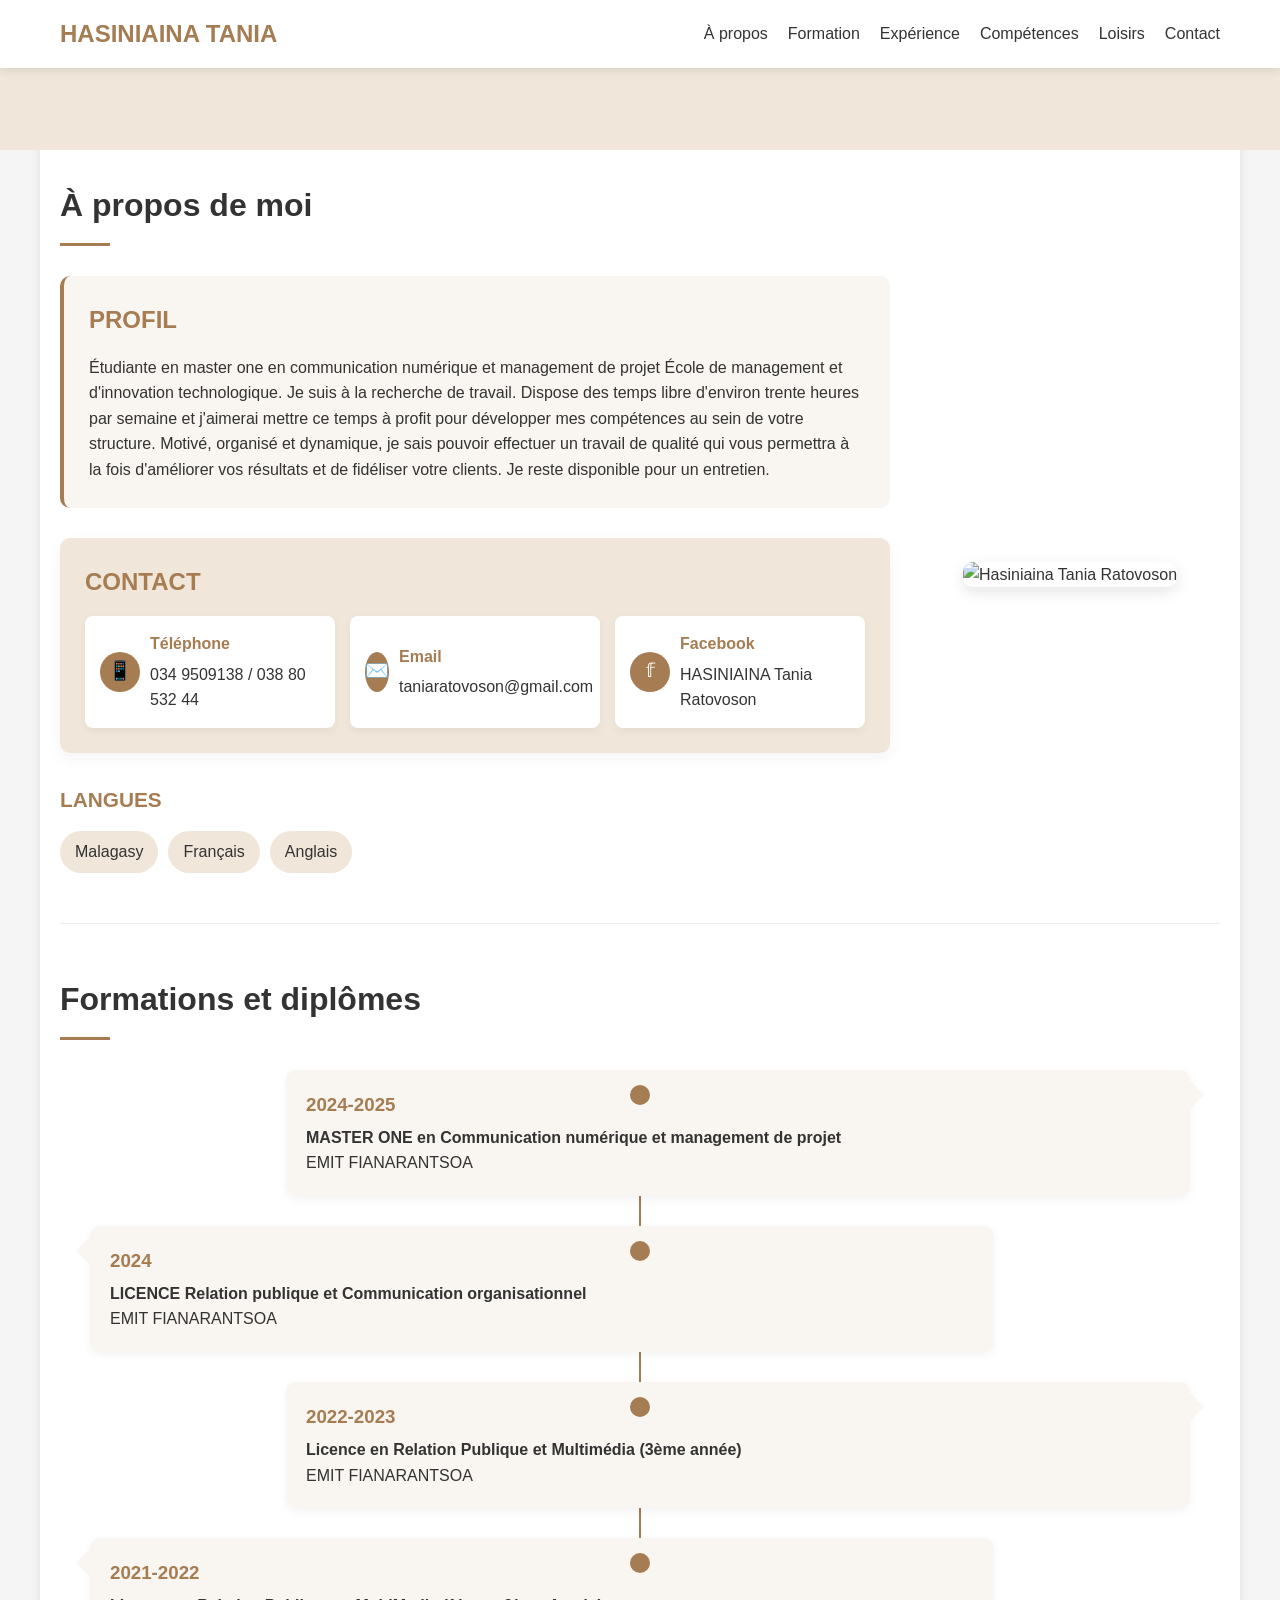
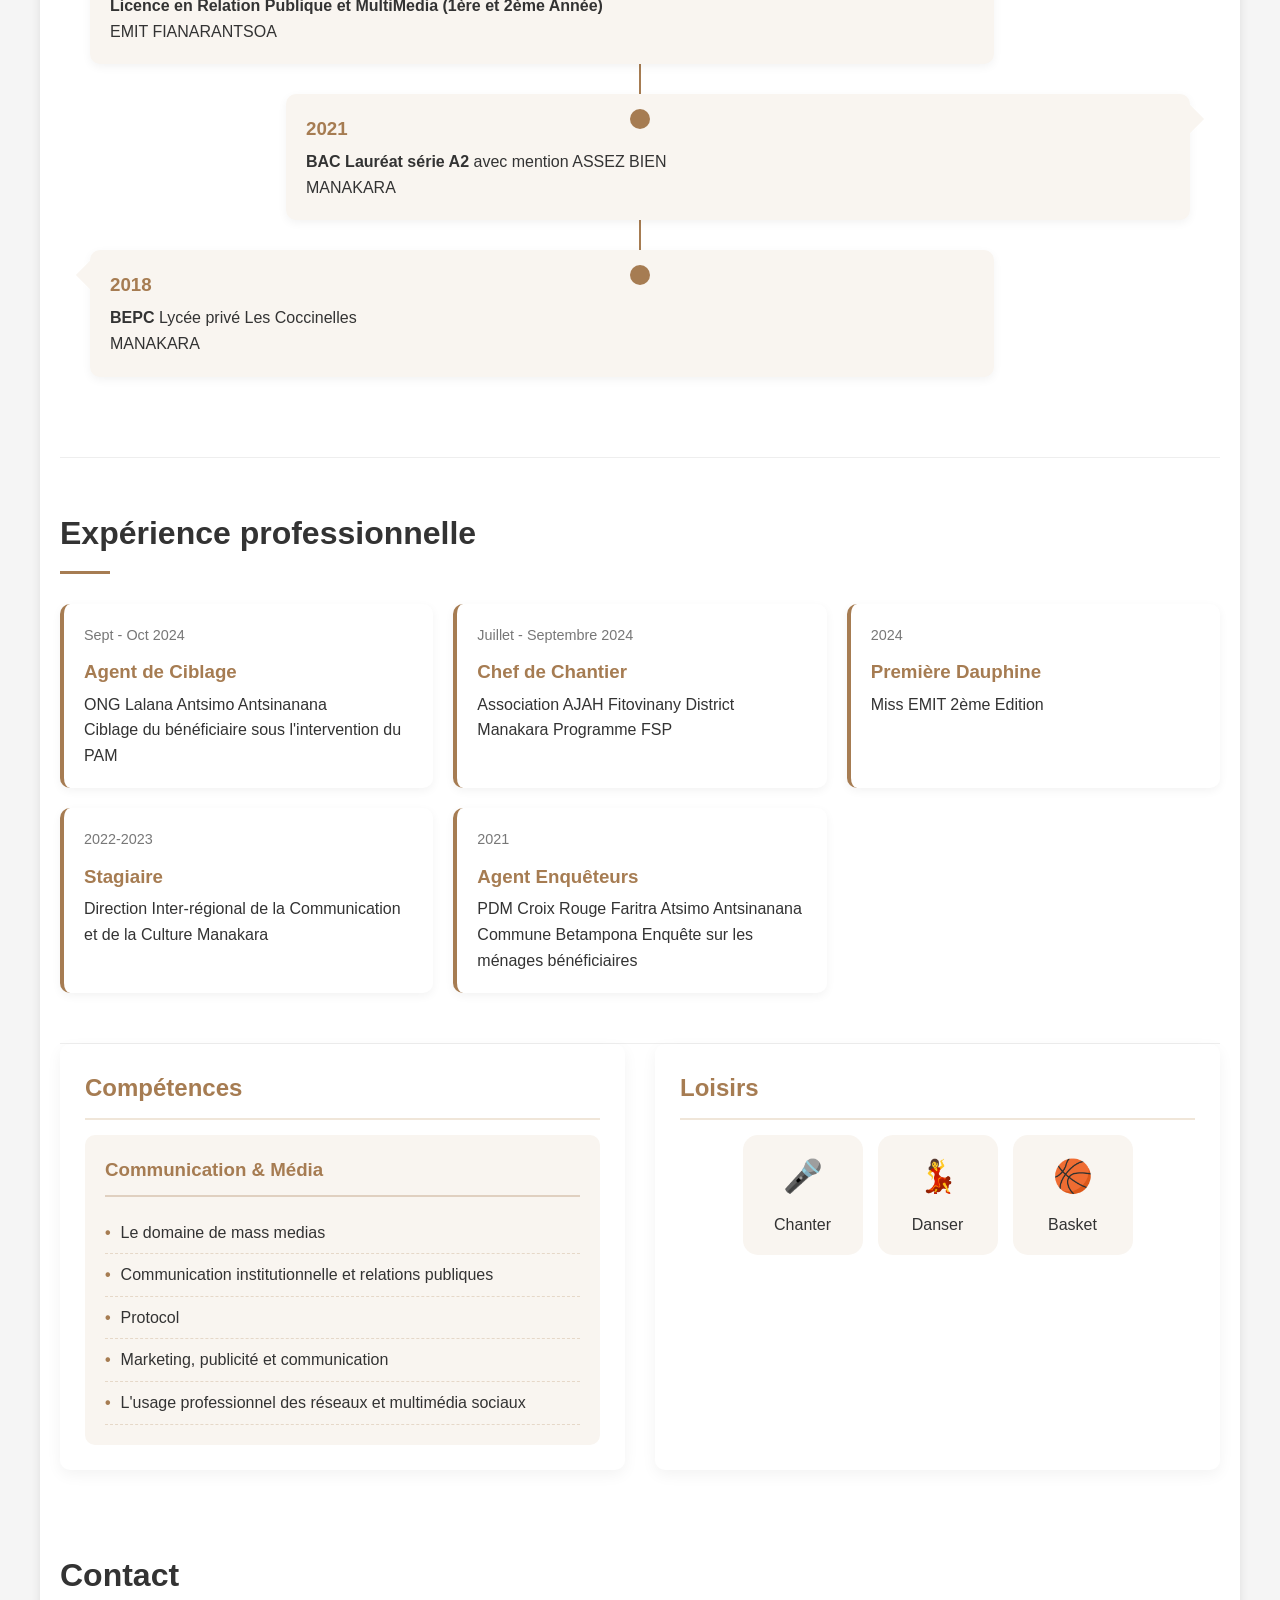
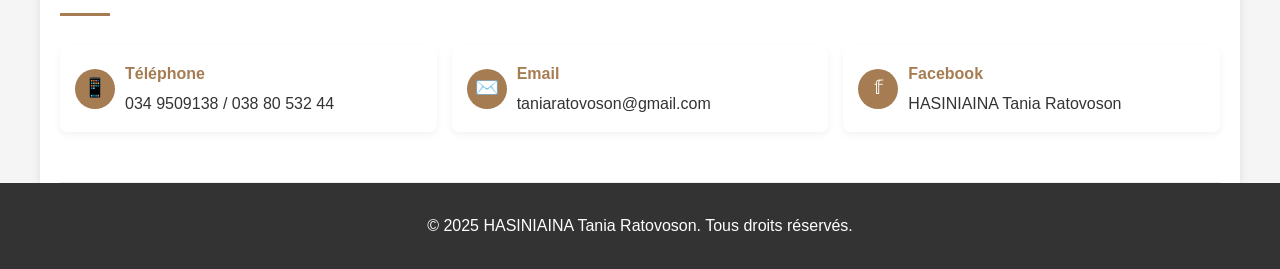
==== index.html @ 3554dc78 "Add files via upload" ====
<!DOCTYPE html>
<html lang="fr">
  <head>
    <meta charset="UTF-8" />
    <meta name="viewport" content="width=device-width, initial-scale=1.0" />
    <title>Hasiniaina Tania</title>
    <link rel="stylesheet" href="styles.css" />
  </head>
  <body>
    <!-- Navigation -->
    <nav id="navbar">
      <div class="container nav-container">
        <div class="nav-logo">HASINIAINA TANIA</div>
        <button class="mobile-menu-btn" id="mobileMenuBtn">☰</button>
        <ul class="nav-menu" id="navMenu">
          <li><a href="#about">À propos</a></li>
          <li><a href="#formation">Formation</a></li>
          <li><a href="#experience">Expérience</a></li>
          <li><a href="#competences">Compétences</a></li>
          <li><a href="#loisirs">Loisirs</a></li>
          <li><a href="#contact">Contact</a></li>
        </ul>
      </div>
    </nav>

    <!-- Header -->
    <header>
      <div class="container">
        <div class="logo">*</div>
      </div>
    </header>

    <!-- Main Content -->
    <div class="container main-content">
      <!-- About Section -->
      <section id="about" class="section fade-in">
        <h2 class="section-title">À propos de moi</h2>
        <div class="about">
          <div class="about-content">
            <div class="profile-section">
              <h3 class="profile-title">PROFIL</h3>
              <p>
                Étudiante en master one en communication numérique et management
                de projet École de management et d'innovation technologique. Je
                suis à la recherche de travail. Dispose des temps libre
                d'environ trente heures par semaine et j'aimerai mettre ce temps
                à profit pour développer mes compétences au sein de votre
                structure. Motivé, organisé et dynamique, je sais pouvoir
                effectuer un travail de qualité qui vous permettra à la fois
                d'améliorer vos résultats et de fidéliser votre clients. Je
                reste disponible pour un entretien.
              </p>
            </div>

            <!-- Contact info instead of languages -->
            <div class="contact-card">
              <h3 class="profile-title">CONTACT</h3>
              <div class="contact-info">
                <div class="contact-item">
                  <div class="contact-icon">📱</div>
                  <div class="contact-text">
                    <h4>Téléphone</h4>
                    <p>034 9509138 / 038 80 532 44</p>
                  </div>
                </div>
                <div class="contact-item">
                  <div class="contact-icon">✉️</div>
                  <div class="contact-text">
                    <h4>Email</h4>
                    <p>taniaratovoson@gmail.com</p>
                  </div>
                </div>
                <div class="contact-item">
                  <div class="contact-icon">𝕗</div>
                  <div class="contact-text">
                    <h4>Facebook</h4>
                    <p>HASINIAINA Tania Ratovoson</p>
                  </div>
                </div>
              </div>
            </div>

            <!-- Languages moved to bottom as simple tags -->
            <div class="language-section">
              <h3 class="language-title">LANGUES</h3>
              <div class="language-list">
                <span class="language-tag">Malagasy</span>
                <span class="language-tag">Français</span>
                <span class="language-tag">Anglais</span>
              </div>
            </div>
          </div>
          <div class="about-image">
            <img src="img/profil.jpeg" alt="Hasiniaina Tania Ratovoson" />
          </div>
        </div>
      </section>

      <!-- Formation Section with new timeline design -->
      <section id="formation" class="section fade-in">
        <h2 class="section-title">Formations et diplômes</h2>
        <div class="timeline-container">
          <div class="timeline-item">
            <div class="timeline-dot"></div>
            <div class="timeline-item-content slide-in-right">
              <h3>2024-2025</h3>
              <p>
                <strong
                  >MASTER ONE en Communication numérique et management de
                  projet</strong
                >
              </p>
              <p>EMIT FIANARANTSOA</p>
            </div>
          </div>
          <div class="timeline-item">
            <div class="timeline-dot"></div>
            <div class="timeline-item-content slide-in-left">
              <h3>2024</h3>
              <p>
                <strong
                  >LICENCE Relation publique et Communication
                  organisationnel</strong
                >
              </p>
              <p>EMIT FIANARANTSOA</p>
            </div>
          </div>
          <div class="timeline-item">
            <div class="timeline-dot"></div>
            <div class="timeline-item-content slide-in-right">
              <h3>2022-2023</h3>
              <p>
                <strong
                  >Licence en Relation Publique et Multimédia (3ème
                  année)</strong
                >
              </p>
              <p>EMIT FIANARANTSOA</p>
            </div>
          </div>
          <div class="timeline-item">
            <div class="timeline-dot"></div>
            <div class="timeline-item-content slide-in-left">
              <h3>2021-2022</h3>
              <p>
                <strong
                  >Licence en Relation Publique et MultiMedia (1ère et 2ème
                  Année)</strong
                >
              </p>
              <p>EMIT FIANARANTSOA</p>
            </div>
          </div>
          <div class="timeline-item">
            <div class="timeline-dot"></div>
            <div class="timeline-item-content slide-in-right">
              <h3>2021</h3>
              <p>
                <strong>BAC Lauréat série A2</strong> avec mention ASSEZ BIEN
              </p>
              <p>MANAKARA</p>
            </div>
          </div>
          <div class="timeline-item">
            <div class="timeline-dot"></div>
            <div class="timeline-item-content slide-in-left">
              <h3>2018</h3>
              <p><strong>BEPC</strong> Lycée privé Les Coccinelles</p>
              <p>MANAKARA</p>
            </div>
          </div>
        </div>
      </section>

      <!-- Experience Section -->
      <section id="experience" class="section fade-in">
        <h2 class="section-title">Expérience professionnelle</h2>

        <!-- Grid layout for experiences -->
        <div class="experience-grid">
          <div class="experience-item fade-in" style="animation-delay: 0.1s">
            <div class="experience-date">Sept - Oct 2024</div>
            <h3>Agent de Ciblage</h3>
            <p>ONG Lalana Antsimo Antsinanana</p>
            <p>Ciblage du bénéficiaire sous l'intervention du PAM</p>
          </div>

          <div class="experience-item fade-in" style="animation-delay: 0.2s">
            <div class="experience-date">Juillet - Septembre 2024</div>
            <h3>Chef de Chantier</h3>
            <p>Association AJAH Fitovinany District Manakara Programme FSP</p>
          </div>

          <div class="experience-item fade-in" style="animation-delay: 0.3s">
            <div class="experience-date">2024</div>
            <h3>Première Dauphine</h3>
            <p>Miss EMIT 2ème Edition</p>
          </div>

          <div class="experience-item fade-in" style="animation-delay: 0.4s">
            <div class="experience-date">2022-2023</div>
            <h3>Stagiaire</h3>
            <p>
              Direction Inter-régional de la Communication et de la Culture
              Manakara
            </p>
          </div>

          <div class="experience-item fade-in" style="animation-delay: 0.5s">
            <div class="experience-date">2021</div>
            <h3>Agent Enquêteurs</h3>
            <p>PDM Croix Rouge Faritra Atsimo Antsinanana</p>
            <p>Commune Betampona Enquête sur les ménages bénéficiaires</p>
          </div>
        </div>
      </section>

      <!-- Competences and Loisirs in a two-column layout -->
      <div class="card-layout">
        <!-- Competences Section -->
        <section id="competences" class="card fade-in">
          <h2 class="card-title">Compétences</h2>
          <div class="skill-category">
            <h3>Communication & Média</h3>
            <ul class="skill-list">
              <li>Le domaine de mass medias</li>
              <li>Communication institutionnelle et relations publiques</li>
              <li>Protocol</li>
              <li>Marketing, publicité et communication</li>
              <li>L'usage professionnel des réseaux et multimédia sociaux</li>
            </ul>
          </div>
        </section>

        <!-- Loisirs Section -->
        <section id="loisirs" class="card fade-in">
          <h2 class="card-title">Loisirs</h2>
          <div class="hobbies">
            <div class="hobby-item">
              <span class="hobby-icon">🎤</span>
              <span>Chanter</span>
            </div>
            <div class="hobby-item">
              <span class="hobby-icon">💃</span>
              <span>Danser</span>
            </div>
            <div class="hobby-item">
              <span class="hobby-icon">🏀</span>
              <span>Basket</span>
            </div>
          </div>
        </section>
      </div>

      <!-- Full Contact Section -->
      <section id="contact" class="section fade-in">
        <h2 class="section-title">Contact</h2>
        <div class="contact-info">
          <div class="contact-item">
            <div class="contact-icon">📱</div>
            <div class="contact-text">
              <h4>Téléphone</h4>
              <p>034 9509138 / 038 80 532 44</p>
            </div>
          </div>
          <div class="contact-item">
            <div class="contact-icon">✉️</div>
            <div class="contact-text">
              <h4>Email</h4>
              <p>taniaratovoson@gmail.com</p>
            </div>
          </div>
          <div class="contact-item">
            <div class="contact-icon">𝕗</div>
            <div class="contact-text">
              <h4>Facebook</h4>
              <p>HASINIAINA Tania Ratovoson</p>
            </div>
          </div>
        </div>
      </section>
    </div>

    <!-- Footer -->
    <footer>
      <div class="container">
        <p>&copy; 2025 HASINIAINA Tania Ratovoson. Tous droits réservés.</p>
      </div>
    </footer>
    <script src="script.js"></script>
  </body>
</html>
---- styles.css ----
* {
  margin: 0;
  padding: 0;
  box-sizing: border-box;
  font-family: "Segoe UI", Tahoma, Geneva, Verdana, sans-serif;
}

body {
  background-color: #f5f5f5;
  color: #333;
  line-height: 1.6;
}

.container {
  max-width: 1200px;
  margin: 0 auto;
  padding: 0 20px;
}

/* Header styles */
header {
  background-color: #f0e6d9;
  padding: 100px 0 50px;
  position: relative;
}

.logo {
  color: #a67c52;
  font-size: 2rem;
  margin-left: 20px;
  position: absolute;
  top: 20px;
  left: 0;
}

/* Main content styles */
.main-content {
  background-color: #fff;
  box-shadow: 0 0 10px rgba(0, 0, 0, 0.1);
  margin-top: -20px;
  border-radius: 10px 10px 0 0;
  overflow: hidden;
}

/* Section styles */
.section {
  padding: 50px 0;
  border-bottom: 1px solid #eee;
}

.section-title {
  font-size: 2rem;
  margin-bottom: 30px;
  color: #333;
  position: relative;
  padding-bottom: 15px;
}

.section-title:after {
  content: "";
  position: absolute;
  bottom: 0;
  left: 0;
  width: 50px;
  height: 3px;
  background-color: #a67c52;
}

/* About section */
.about {
  display: flex;
  flex-wrap: wrap;
  gap: 30px;
  justify-content: space-between;
  align-items: center;
}

.about-content {
  flex: 1;
  min-width: 300px;
}

.about-image {
  flex: 0 0 300px;
  text-align: center;
}

.about-image img {
  width: 100%;
  max-width: 300px;
  border-radius: 10px;
  box-shadow: 0 5px 15px rgba(0, 0, 0, 0.1);
}

/* Card layout */
.card-layout {
  display: flex;
  flex-wrap: wrap;
  gap: 30px;
  margin-bottom: 30px;
}

.card {
  flex: 1;
  min-width: 300px;
  background-color: #fff;
  border-radius: 10px;
  box-shadow: 0 5px 15px rgba(0, 0, 0, 0.05);
  padding: 25px;
  transition: transform 0.3s ease, box-shadow 0.3s ease;
}

.card:hover {
  transform: translateY(-5px);
  box-shadow: 0 8px 20px rgba(0, 0, 0, 0.1);
}

.card-title {
  font-size: 1.5rem;
  color: #a67c52;
  margin-bottom: 15px;
  padding-bottom: 10px;
  border-bottom: 2px solid #f0e6d9;
}

/* Timeline styles with alternating layout */
.timeline-container {
  position: relative;
}

.timeline-container:before {
  content: "";
  position: absolute;
  left: 50%;
  top: 0;
  height: 100%;
  width: 2px;
  background-color: #a67c52;
  transform: translateX(-50%);
}

.timeline-item {
  display: flex;
  justify-content: flex-end;
  padding-right: 50%;
  position: relative;
  margin-bottom: 30px;
  padding-right: 30px;
}

.timeline-item:nth-child(even) {
  justify-content: flex-start;
  padding-right: 0;
  padding-left: 30px;
}

.timeline-item-content {
  background-color: #f9f5f0;
  padding: 20px;
  border-radius: 10px;
  width: 80%;
  box-shadow: 0 3px 10px rgba(0, 0, 0, 0.05);
  position: relative;
}

.timeline-item-content:before {
  content: "";
  position: absolute;
  right: -10px;
  top: 15px;
  width: 20px;
  height: 20px;
  background-color: #f9f5f0;
  transform: rotate(45deg);
}

.timeline-item:nth-child(even) .timeline-item-content:before {
  right: auto;
  left: -10px;
}

.timeline-item-content h3 {
  color: #a67c52;
  margin-bottom: 5px;
}

.timeline-dot {
  width: 20px;
  height: 20px;
  background-color: #a67c52;
  border-radius: 50%;
  position: absolute;
  left: 50%;
  top: 15px;
  transform: translateX(-50%);
  z-index: 10;
}

/* Experience section */
.experience-grid {
  display: grid;
  grid-template-columns: repeat(auto-fill, minmax(300px, 1fr));
  gap: 20px;
}

.experience-item {
  background-color: #fff;
  padding: 20px;
  border-radius: 10px;
  box-shadow: 0 3px 10px rgba(0, 0, 0, 0.05);
  transition: transform 0.3s ease;
  border-left: 4px solid #a67c52;
}

.experience-item:hover {
  transform: translateY(-5px);
}

.experience-item h3 {
  color: #a67c52;
  margin-bottom: 5px;
}

.experience-date {
  font-size: 0.9rem;
  color: #777;
  margin-bottom: 10px;
}

/* Competences section */
.skills {
  display: flex;
  flex-wrap: wrap;
  gap: 20px;
}

.skill-category {
  flex: 1;
  min-width: 250px;
  background-color: #f9f5f0;
  padding: 20px;
  border-radius: 10px;
}

.skill-category h3 {
  color: #a67c52;
  margin-bottom: 15px;
  padding-bottom: 10px;
  border-bottom: 2px solid rgba(166, 124, 82, 0.3);
}

.skill-list {
  list-style-type: none;
}

.skill-list li {
  padding: 8px 0;
  border-bottom: 1px dashed #e6d8c8;
  display: flex;
  align-items: center;
}

.skill-list li:before {
  content: "•";
  color: #a67c52;
  font-weight: bold;
  margin-right: 10px;
}

/* Contact section */
.contact-card {
  background-color: #f0e6d9;
  padding: 25px;
  border-radius: 10px;
  box-shadow: 0 5px 15px rgba(0, 0, 0, 0.05);
}

.contact-info {
  display: flex;
  flex-wrap: wrap;
  gap: 15px;
  margin-top: 15px;
}

.contact-item {
  flex: 1;
  min-width: 200px;
  display: flex;
  align-items: center;
  gap: 10px;
  background-color: white;
  padding: 15px;
  border-radius: 8px;
  box-shadow: 0 3px 8px rgba(0, 0, 0, 0.05);
  transition: transform 0.3s ease;
}

.contact-item:hover {
  transform: translateY(-3px);
}

.contact-icon {
  width: 40px;
  height: 40px;
  display: flex;
  align-items: center;
  justify-content: center;
  background-color: #a67c52;
  color: white;
  border-radius: 50%;
  font-size: 1.2rem;
}

.contact-text {
  flex: 1;
}

.contact-text h4 {
  color: #a67c52;
  margin-bottom: 5px;
}

/* Language section */
.languages {
  display: flex;
  gap: 15px;
  margin-top: 20px;
}

.language-item {
  flex: 1;
  background-color: #f9f5f0;
  padding: 15px;
  border-radius: 10px;
  text-align: center;
  position: relative;
  overflow: hidden;
}

.language-item:after {
  content: "";
  position: absolute;
  bottom: 0;
  left: 0;
  width: 100%;
  height: 3px;
  background-color: #a67c52;
}

.language-item h3 {
  color: #a67c52;
  margin-bottom: 10px;
}

/* Theme colors */
.text-highlight {
  color: #a67c52;
}

.bg-highlight {
  background-color: #a67c52;
  color: white;
}

/* Loisirs section */
.hobbies {
  display: flex;
  flex-wrap: wrap;
  gap: 15px;
  justify-content: center;
}

.hobby-item {
  display: flex;
  flex-direction: column;
  align-items: center;
  gap: 10px;
  background-color: #f9f5f0;
  padding: 20px;
  border-radius: 15px;
  width: 120px;
  height: 120px;
  justify-content: center;
  transition: transform 0.3s ease, background-color 0.3s ease;
}

.hobby-item:hover {
  transform: translateY(-5px);
  background-color: #f0e6d9;
}

.hobby-icon {
  font-size: 2rem;
}

/* Footer styles */
footer {
  background-color: #333;
  color: white;
  padding: 30px 0;
  text-align: center;
}

/* Responsive styles */
@media (max-width: 768px) {
  .about {
    flex-direction: column-reverse;
  }

  .about-image {
    margin-bottom: 30px;
  }

  .section-title {
    font-size: 1.5rem;
  }

  .timeline-container:before {
    left: 20px;
  }

  .timeline-item {
    padding-right: 0;
    padding-left: 50px;
    justify-content: flex-start;
  }

  .timeline-item:nth-child(even) {
    padding-left: 50px;
  }

  .timeline-dot {
    left: 20px;
  }

  .timeline-item-content {
    width: 100%;
  }

  .timeline-item-content:before {
    display: none;
  }
}

/* Animations */
@keyframes fadeIn {
  from {
    opacity: 0;
    transform: translateY(20px);
  }
  to {
    opacity: 1;
    transform: translateY(0);
  }
}

.fade-in {
  animation: fadeIn 0.8s ease forwards;
  opacity: 0;
}

@keyframes slideInRight {
  from {
    opacity: 0;
    transform: translateX(50px);
  }
  to {
    opacity: 1;
    transform: translateX(0);
  }
}

.slide-in-right {
  animation: slideInRight 0.8s ease forwards;
  opacity: 0;
}

@keyframes slideInLeft {
  from {
    opacity: 0;
    transform: translateX(-50px);
  }
  to {
    opacity: 1;
    transform: translateX(0);
  }
}

.slide-in-left {
  animation: slideInLeft 0.8s ease forwards;
  opacity: 0;
}

/* Navigation */
nav {
  position: fixed;
  top: 0;
  left: 0;
  right: 0;
  background-color: white;
  box-shadow: 0 2px 10px rgba(0, 0, 0, 0.1);
  z-index: 1000;
  transition: all 0.3s ease;
}

.nav-container {
  display: flex;
  justify-content: space-between;
  align-items: center;
  padding: 15px 20px;
}

.nav-logo {
  color: #a67c52;
  font-weight: bold;
  font-size: 1.5rem;
}

.nav-menu {
  display: flex;
  list-style: none;
  gap: 20px;
}

.nav-menu li a {
  text-decoration: none;
  color: #333;
  position: relative;
  padding: 5px 0;
  transition: color 0.3s ease;
}

.nav-menu li a:hover {
  color: #a67c52;
}

.nav-menu li a:after {
  content: "";
  position: absolute;
  bottom: 0;
  left: 0;
  width: 0;
  height: 2px;
  background-color: #a67c52;
  transition: width 0.3s ease;
}

.nav-menu li a:hover:after {
  width: 100%;
}

.mobile-menu-btn {
  display: none;
  background: none;
  border: none;
  font-size: 1.5rem;
  cursor: pointer;
  color: #333;
}

@media (max-width: 768px) {
  .mobile-menu-btn {
    display: block;
  }

  .nav-menu {
    position: fixed;
    top: 60px;
    left: 0;
    right: 0;
    background-color: white;
    flex-direction: column;
    padding: 20px;
    box-shadow: 0 5px 10px rgba(0, 0, 0, 0.1);
    transform: translateY(-100%);
    opacity: 0;
    pointer-events: none;
    transition: all 0.3s ease;
  }

  .nav-menu.active {
    transform: translateY(0);
    opacity: 1;
    pointer-events: all;
  }
}

/* Profile */
.profile-section {
  background-color: #f9f5f0;
  padding: 25px;
  border-radius: 10px;
  margin-bottom: 30px;
  border-left: 4px solid #a67c52;
}

.profile-title {
  color: #a67c52;
  margin-bottom: 15px;
  font-size: 1.5rem;
}

/* Language section in about */
.language-section {
  margin-top: 30px;
}

.language-title {
  color: #a67c52;
  margin-bottom: 15px;
  font-size: 1.3rem;
}

.language-list {
  display: flex;
  flex-wrap: wrap;
  gap: 10px;
}

.language-tag {
  background-color: #f0e6d9;
  padding: 8px 15px;
  border-radius: 30px;
  display: inline-block;
  font-weight: 500;
}
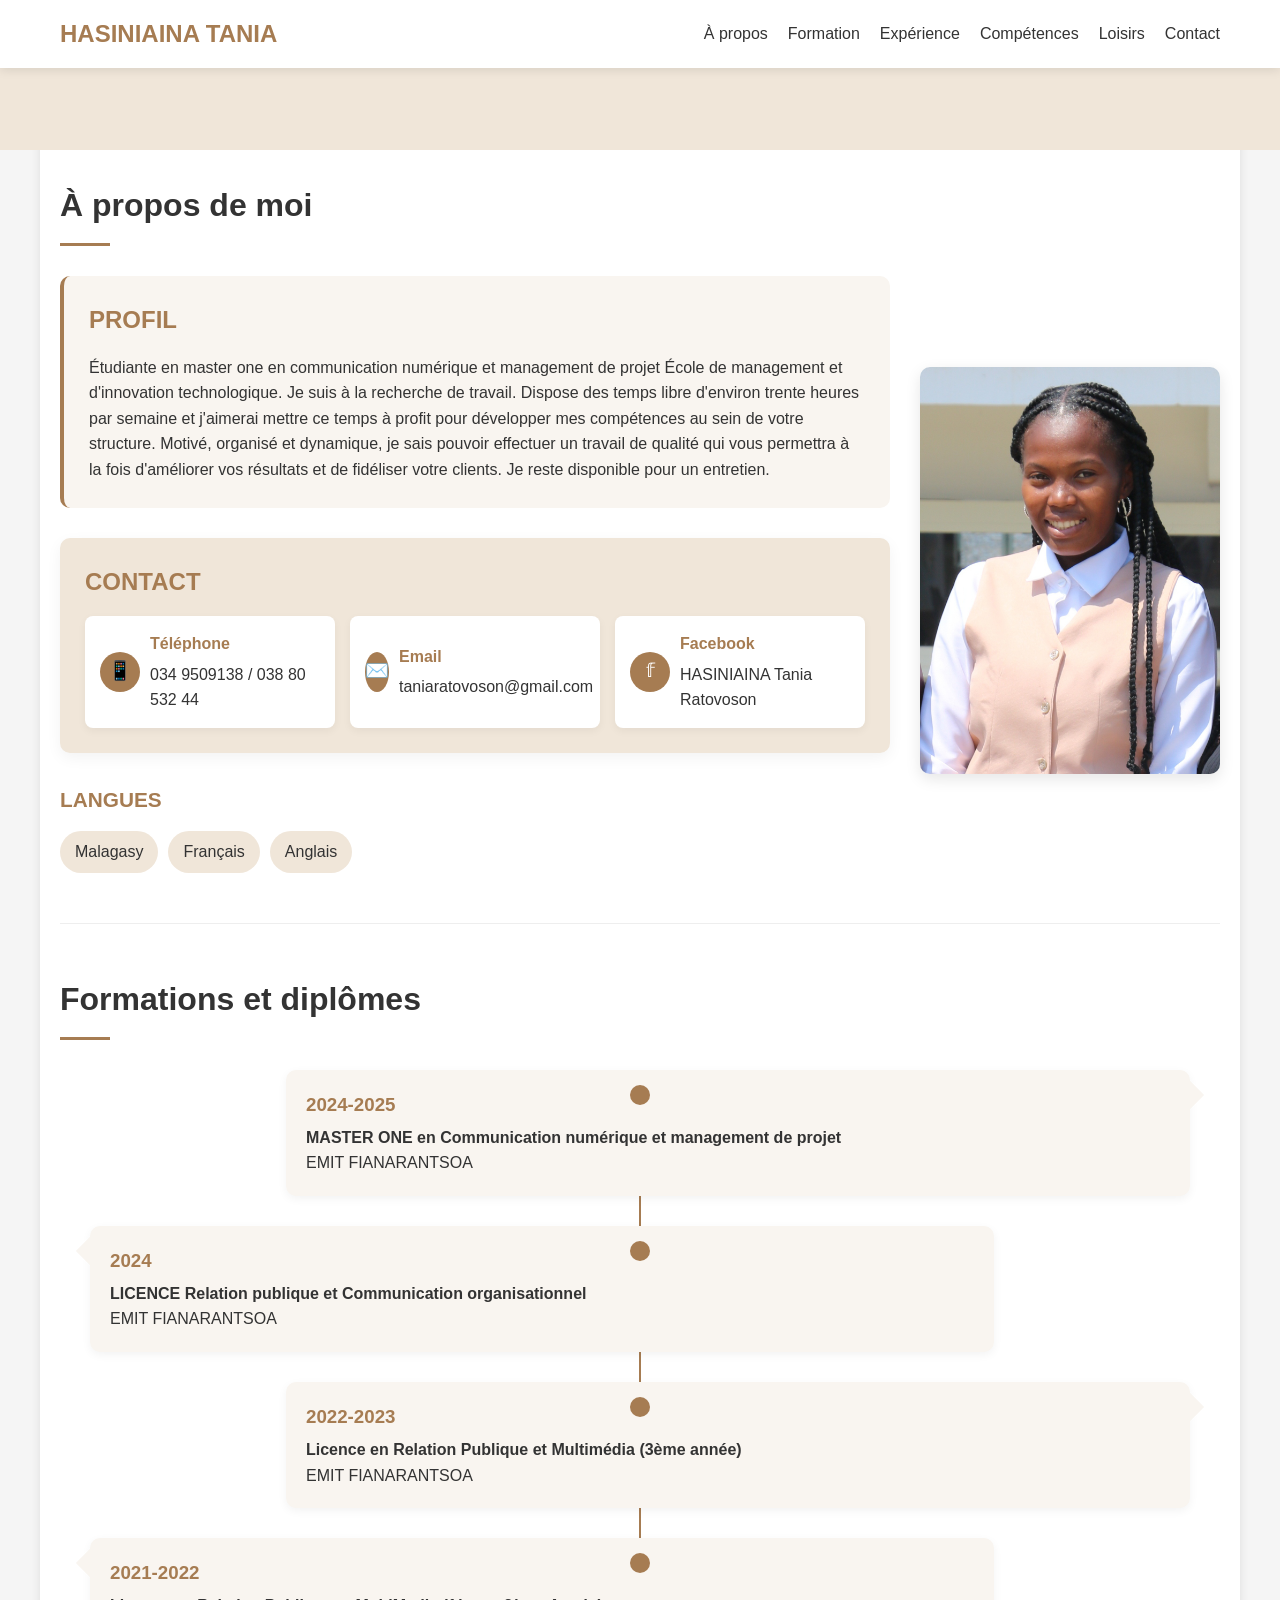
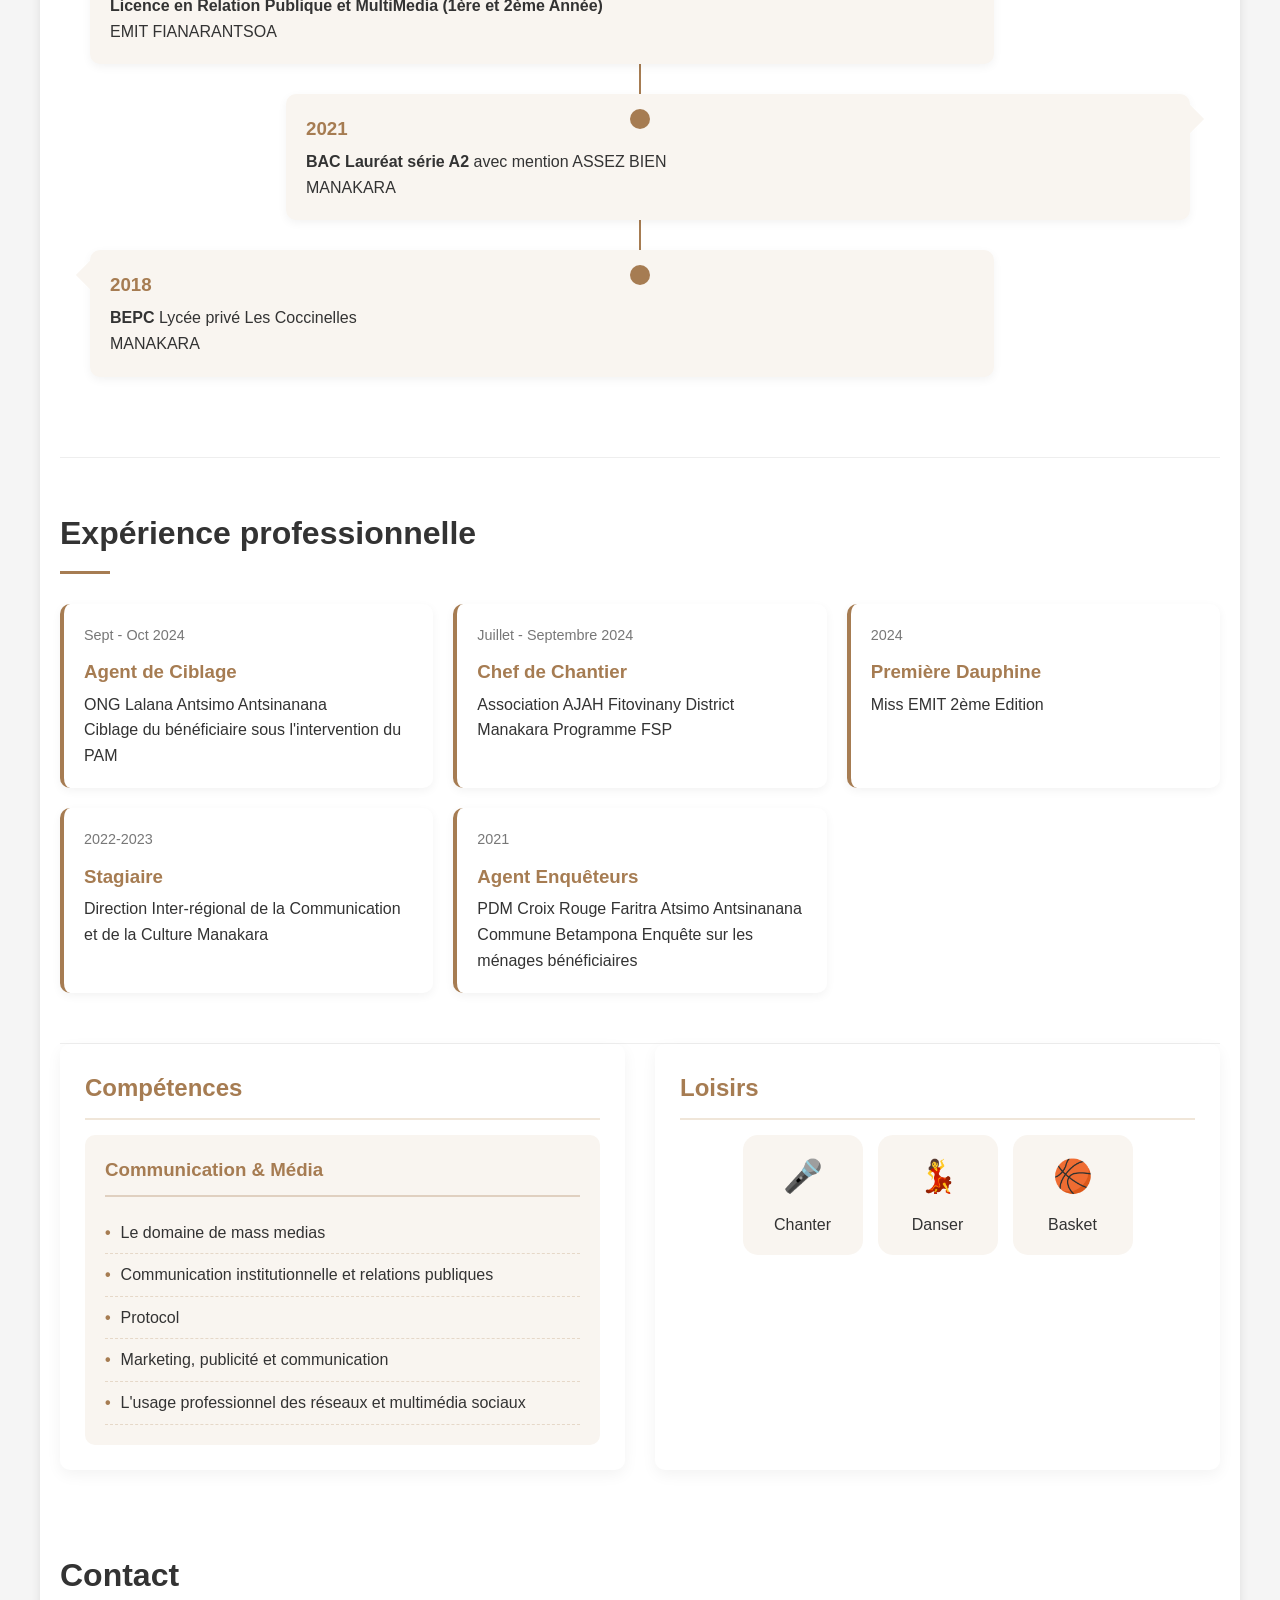
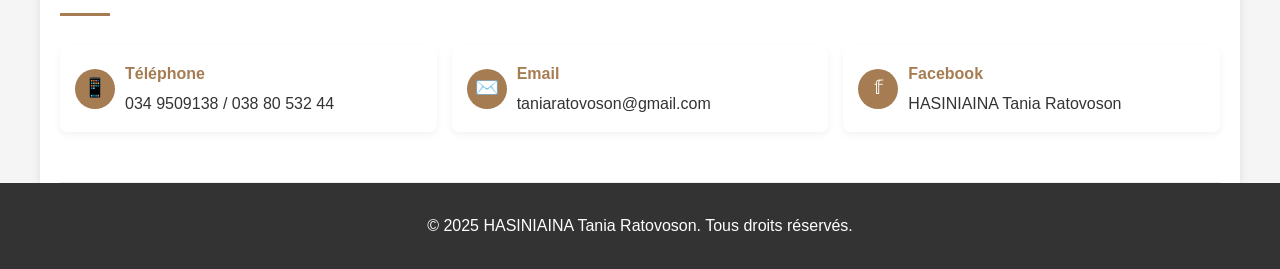
==== commit 8145b248: "Update index.html" ====
--- a/index.html
+++ b/index.html
@@ -5,6 +5,10 @@
     <meta name="viewport" content="width=device-width, initial-scale=1.0" />
     <title>Hasiniaina Tania</title>
     <link rel="stylesheet" href="styles.css" />
+    <meta name="description" content="Portfolio de Hasiniaina Tania, Étudiante en master one en communication numérique et management de projet École de management et d'innovation technologique.">
+<meta name="robots" content="index, follow">
+<link rel="canonical" href="https://tania0802.github.io/portfolio/">
+    <title>Portfolio de Hasiniaina Tania Ratovoson</title>
   </head>
   <body>
     <!-- Navigation -->
